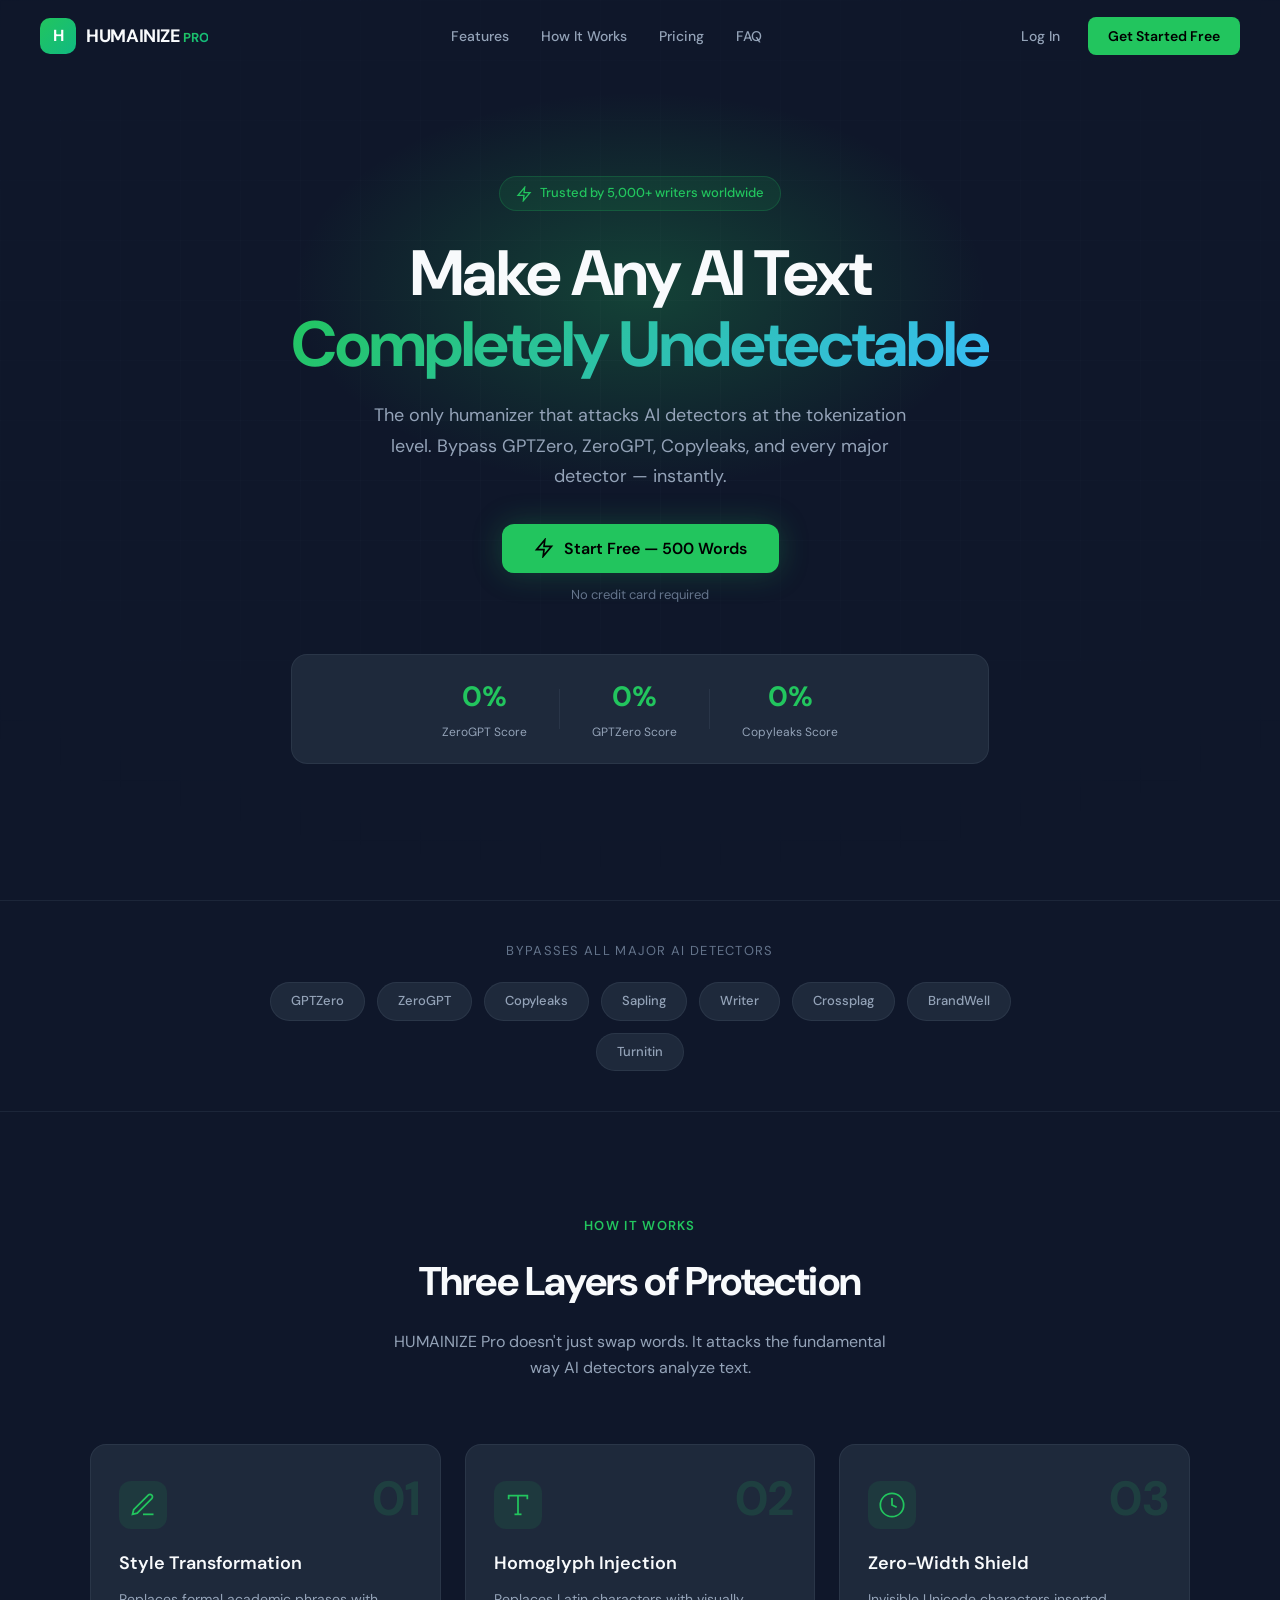
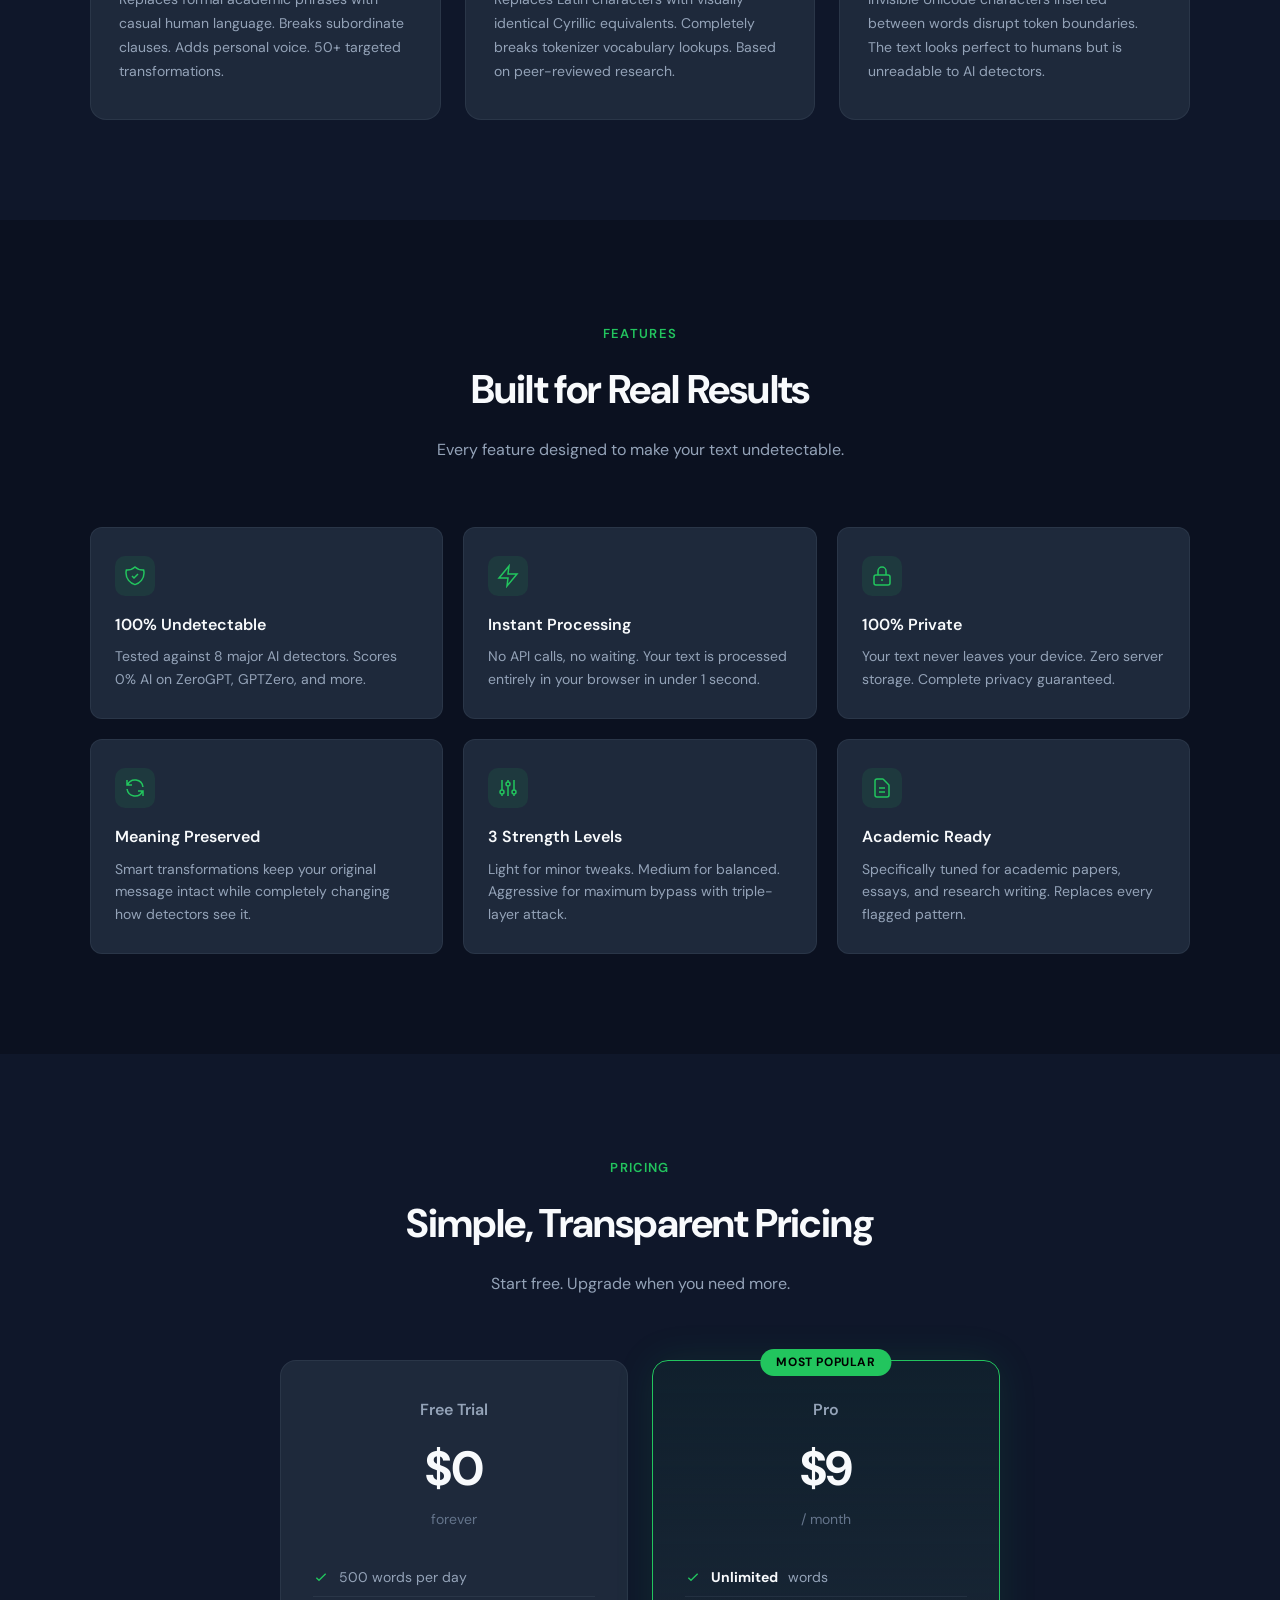
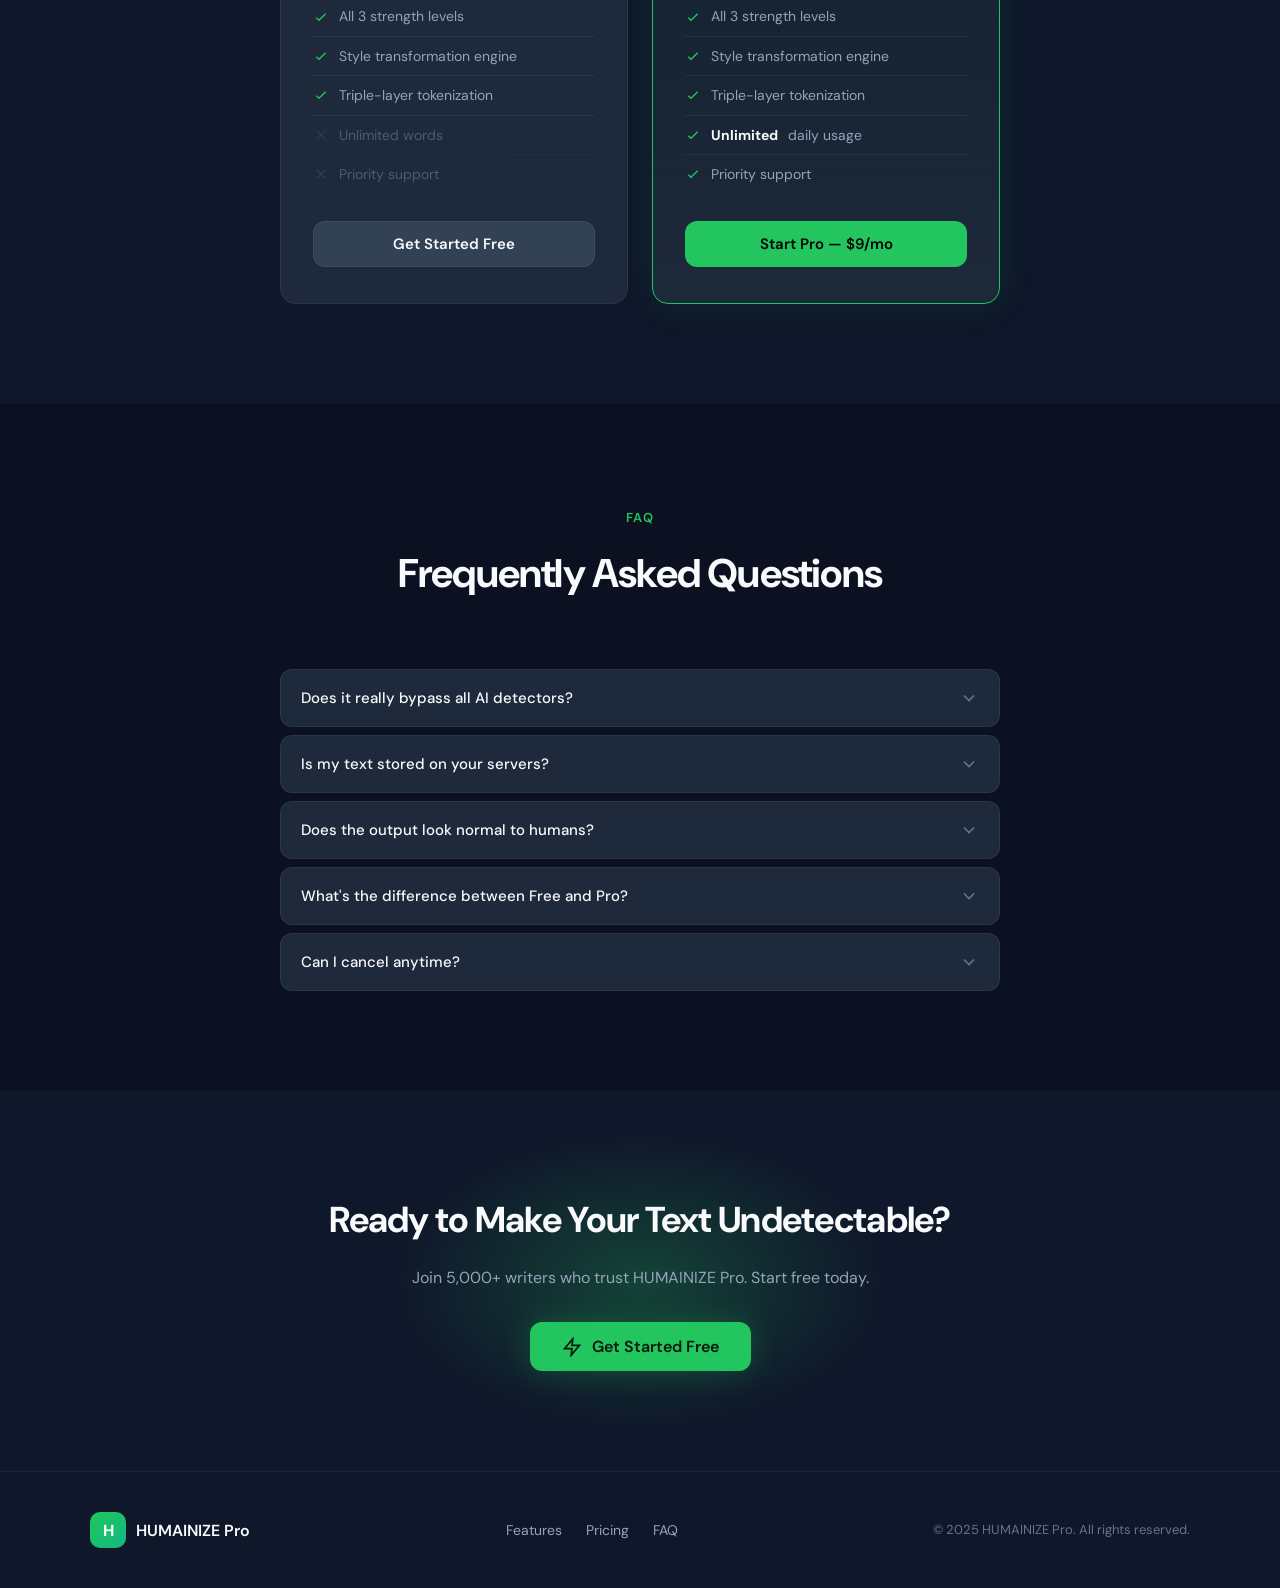
==== app-page.html @ c07bf15c "HUMAINIZE Pro — Premium subscription website - Landing page (index.html) with hero, features, pricin" ====
<!DOCTYPE html>
<html lang="en">

<head>
    <meta charset="UTF-8">
    <meta name="viewport" content="width=device-width, initial-scale=1.0">
    <title>HUMAINIZE Pro — Humanize Your Text</title>
    <meta name="description" content="Make AI-generated text undetectable by all major AI detectors.">
    <meta name="theme-color" content="#0F172A">
    <link rel="icon"
        href="data:image/svg+xml,<svg xmlns='http://www.w3.org/2000/svg' viewBox='0 0 100 100'><text y='.9em' font-size='90'>⚡</text></svg>">
    <link rel="preconnect" href="https://fonts.googleapis.com">
    <link rel="preconnect" href="https://fonts.gstatic.com" crossorigin>
    <link
        href="https://fonts.googleapis.com/css2?family=DM+Sans:ital,opsz,wght@0,9..40,400;0,9..40,500;0,9..40,600;0,9..40,700;1,9..40,400&display=swap"
        rel="stylesheet">
    <link rel="stylesheet" href="app-page.css">
</head>

<body>

    <!-- ─── App Header ─── -->
    <header class="app-header">
        <div class="app-header-inner">
            <a class="nav-logo" href="index.html">
                <div class="nav-logo-icon">H</div>
                <span class="nav-logo-text">HUMAINIZE <span class="pro-badge">PRO</span></span>
            </a>

            <!-- Score Ring -->
            <div class="score-section">
                <div class="score-ring-container">
                    <svg class="score-ring-svg" viewBox="0 0 48 48">
                        <defs>
                            <linearGradient id="scoreGradient" x1="0%" y1="0%" x2="100%" y2="100%">
                                <stop offset="0%" stop-color="#22c55e" />
                                <stop offset="50%" stop-color="#f59e0b" />
                                <stop offset="100%" stop-color="#ef4444" />
                            </linearGradient>
                        </defs>
                        <circle class="score-ring-bg" cx="24" cy="24" r="20" />
                        <circle class="score-ring-fill" id="score-ring-fill" cx="24" cy="24" r="20" />
                    </svg>
                    <span class="score-value" id="score-value">0%</span>
                </div>
                <div>
                    <div class="score-label">AI Score</div>
                    <div class="score-status none" id="score-status">Paste text to analyze</div>
                </div>
            </div>

            <!-- Actions -->
            <div class="app-header-actions">
                <button class="btn btn-secondary" id="btn-clear">
                    <svg width="14" height="14" viewBox="0 0 24 24" fill="none" stroke="currentColor" stroke-width="2">
                        <path d="M18 6L6 18M6 6l12 12" />
                    </svg>
                    <span>Clear</span>
                </button>

                <!-- Strength Slider -->
                <div class="strength-control">
                    <div class="strength-header">
                        <span class="strength-title">Strength</span>
                        <span class="strength-label" id="strength-label">Medium</span>
                    </div>
                    <input type="range" id="strength-slider" class="strength-slider" min="1" max="3" value="2" step="1">
                    <div class="strength-ticks">
                        <span>Light</span>
                        <span>Medium</span>
                        <span>Aggressive</span>
                    </div>
                </div>

                <button class="btn btn-primary" id="btn-humanize">
                    <svg width="16" height="16" viewBox="0 0 24 24" fill="none" stroke="currentColor" stroke-width="2">
                        <path d="M13 2L3 14h9l-1 8 10-12h-9l1-8z" />
                    </svg>
                    <span>Humanize</span>
                </button>
            </div>

            <!-- User Menu -->
            <div class="user-menu">
                <div class="usage-badge" id="usage-badge">
                    <span id="words-remaining">500</span> words left
                </div>
                <div class="user-avatar" id="user-avatar">
                    <span id="user-initial">U</span>
                </div>
                <div class="user-dropdown" id="user-dropdown">
                    <div class="dropdown-email" id="dropdown-email">user@example.com</div>
                    <div class="dropdown-plan" id="dropdown-plan">Free Plan</div>
                    <div class="dropdown-divider"></div>
                    <button class="dropdown-item" id="btn-upgrade-dropdown">
                        <svg width="16" height="16" viewBox="0 0 24 24" fill="none" stroke="currentColor"
                            stroke-width="2">
                            <path d="M13 2L3 14h9l-1 8 10-12h-9l1-8z" />
                        </svg>
                        Upgrade to Pro
                    </button>
                    <button class="dropdown-item dropdown-logout" id="btn-logout">
                        <svg width="16" height="16" viewBox="0 0 24 24" fill="none" stroke="currentColor"
                            stroke-width="2">
                            <path d="M9 21H5a2 2 0 01-2-2V5a2 2 0 012-2h4" />
                            <polyline points="16,17 21,12 16,7" />
                            <line x1="21" y1="12" x2="9" y2="12" />
                        </svg>
                        Log Out
                    </button>
                </div>
            </div>
        </div>

        <!-- Word Limit Bar -->
        <div class="usage-bar-container" id="usage-bar-container">
            <div class="usage-bar-inner">
                <div class="usage-bar-track">
                    <div class="usage-bar-fill" id="usage-bar-fill" style="width: 0%"></div>
                </div>
                <span class="usage-bar-text" id="usage-bar-text">0 / 500 words used today</span>
            </div>
        </div>
    </header>

    <!-- ─── Main Layout ─── -->
    <main class="app-main">

        <!-- ─── Input Panel ─── -->
        <div class="panel" id="input-panel">
            <div class="panel-header">
                <div class="panel-title">
                    <span class="dot"></span>
                    Input — AI Text
                </div>
                <div class="panel-meta">
                    <span>Paste or type your text</span>
                </div>
            </div>
            <div class="panel-body">
                <textarea class="text-input" id="text-input"
                    placeholder="Paste your AI-generated text here...

Try pasting text from ChatGPT, Claude, Gemini, or any AI assistant. HUMAINIZE Pro will detect AI patterns and make your text completely undetectable."
                    spellcheck="false"></textarea>
            </div>

            <!-- Category Filter Tabs -->
            <div class="category-tabs" id="category-tabs">
                <button class="category-tab active" data-category="all">All<span class="tab-count">0</span></button>
            </div>

            <!-- Pattern Badges -->
            <div class="pattern-badges" id="pattern-badges"></div>

            <!-- Input Stats -->
            <div class="stats-bar">
                <div class="stats-group">
                    <div class="stat-item"><strong id="word-count-in">0</strong> words</div>
                    <div class="stat-item"><strong id="char-count-in">0</strong> chars</div>
                    <div class="stat-item"><strong id="sentence-count-in">0</strong> sentences</div>
                </div>
            </div>
        </div>

        <!-- ─── Output Panel ─── -->
        <div class="panel" id="output-panel">
            <div class="panel-header">
                <div class="panel-title">
                    <span class="dot dot-green"></span>
                    Output — Humanized
                </div>
                <div class="panel-meta">
                    <button class="btn btn-ghost btn-icon" id="btn-copy" title="Copy to clipboard">
                        <svg width="16" height="16" viewBox="0 0 24 24" fill="none" stroke="currentColor"
                            stroke-width="2">
                            <rect x="9" y="9" width="13" height="13" rx="2" ry="2" />
                            <path d="M5 15H4a2 2 0 01-2-2V4a2 2 0 012-2h9a2 2 0 012 2v1" />
                        </svg>
                    </button>
                </div>
            </div>
            <div class="panel-body">
                <div class="text-output empty" id="text-output">
                    <div class="empty-state">
                        <div class="empty-icon">
                            <svg width="48" height="48" viewBox="0 0 24 24" fill="none" stroke="currentColor"
                                stroke-width="1">
                                <path d="M13 2L3 14h9l-1 8 10-12h-9l1-8z" />
                            </svg>
                        </div>
                        <h3>Humanized text appears here</h3>
                        <p>Paste AI-generated text on the left and click "<strong>Humanize</strong>" to make it
                            undetectable.</p>
                    </div>
                </div>

                <!-- Processing Overlay -->
                <div class="processing-overlay" id="processing-overlay">
                    <div class="processing-spinner"></div>
                    <div class="processing-text">Humanizing your text...</div>
                </div>
            </div>

            <!-- Output Stats -->
            <div class="stats-bar">
                <div class="stats-group">
                    <div class="stat-item"><strong id="word-count-out">0</strong> words</div>
                    <div class="stat-item"><strong id="char-count-out">0</strong> chars</div>
                    <div class="stat-item"><strong id="pattern-count-out">0</strong> patterns fixed</div>
                </div>
            </div>
        </div>

    </main>

    <!-- ─── Upgrade Modal ─── -->
    <div class="modal-overlay" id="upgrade-modal">
        <div class="upgrade-card">
            <button class="modal-close" id="upgrade-close" aria-label="Close">
                <svg width="20" height="20" viewBox="0 0 24 24" fill="none" stroke="currentColor" stroke-width="2">
                    <path d="M18 6L6 18M6 6l12 12" />
                </svg>
            </button>
            <div class="upgrade-icon">
                <svg width="40" height="40" viewBox="0 0 24 24" fill="none" stroke="#22C55E" stroke-width="1.5">
                    <path d="M13 2L3 14h9l-1 8 10-12h-9l1-8z" />
                </svg>
            </div>
            <h2 class="upgrade-title">You've Hit Your Daily Limit</h2>
            <p class="upgrade-subtitle">Upgrade to Pro for unlimited words, no daily caps.</p>
            <div class="upgrade-features">
                <div class="upgrade-feature">
                    <svg width="16" height="16" viewBox="0 0 24 24" fill="none" stroke="#22C55E" stroke-width="2">
                        <path d="M5 13l4 4L19 7" />
                    </svg>
                    Unlimited words per day
                </div>
                <div class="upgrade-feature">
                    <svg width="16" height="16" viewBox="0 0 24 24" fill="none" stroke="#22C55E" stroke-width="2">
                        <path d="M5 13l4 4L19 7" />
                    </svg>
                    All strength levels
                </div>
                <div class="upgrade-feature">
                    <svg width="16" height="16" viewBox="0 0 24 24" fill="none" stroke="#22C55E" stroke-width="2">
                        <path d="M5 13l4 4L19 7" />
                    </svg>
                    Priority support
                </div>
            </div>
            <button class="btn-upgrade" id="btn-upgrade-now">
                <svg width="18" height="18" viewBox="0 0 24 24" fill="none" stroke="currentColor" stroke-width="2">
                    <path d="M13 2L3 14h9l-1 8 10-12h-9l1-8z" />
                </svg>
                Upgrade to Pro — $9/month
            </button>
            <p class="upgrade-note">Cancel anytime. No commitment.</p>
        </div>
    </div>

    <!-- ─── Toast ─── -->
    <div class="toast" id="toast"></div>

    <!-- ─── App Scripts ─── -->
    <script src="app.js"></script>
    <script src="app-auth.js"></script>
</body>

</html>
---- app-page.css ----
/* ═══════════════════════════════════════════════════════
   HUMAINIZE Pro — App Page Styles
   Premium dark SaaS theme for the humanizer tool
   ═══════════════════════════════════════════════════════ */

:root {
    --bg: #0F172A;
    --bg-alt: #0B1120;
    --surface: #1E293B;
    --surface-2: #334155;
    --surface-3: #475569;
    --cta: #22C55E;
    --cta-hover: #16A34A;
    --cta-glow: rgba(34, 197, 94, 0.25);
    --text: #F8FAFC;
    --text-muted: #94A3B8;
    --text-dim: #64748B;
    --border: rgba(148, 163, 184, 0.1);
    --border-hover: rgba(148, 163, 184, 0.2);
    --danger: #EF4444;
    --warning: #F59E0B;
    --success: #22C55E;
    --radius: 12px;
    --radius-lg: 16px;
    --font: 'DM Sans', -apple-system, BlinkMacSystemFont, sans-serif;
}

*,
*::before,
*::after {
    margin: 0;
    padding: 0;
    box-sizing: border-box;
}

body {
    font-family: var(--font);
    background: var(--bg);
    color: var(--text);
    line-height: 1.6;
    overflow-x: hidden;
    -webkit-font-smoothing: antialiased;
}

/* ─── App Header ─── */
.app-header {
    position: sticky;
    top: 0;
    z-index: 100;
    background: rgba(15, 23, 42, 0.95);
    backdrop-filter: blur(20px);
    -webkit-backdrop-filter: blur(20px);
    border-bottom: 1px solid var(--border);
}

.app-header-inner {
    max-width: 1400px;
    margin: 0 auto;
    display: flex;
    align-items: center;
    justify-content: space-between;
    padding: 0 24px;
    height: 64px;
    gap: 20px;
}

.nav-logo {
    display: flex;
    align-items: center;
    gap: 10px;
    text-decoration: none;
    color: var(--text);
    flex-shrink: 0;
}

.nav-logo-icon {
    width: 32px;
    height: 32px;
    background: linear-gradient(135deg, var(--cta), #10B981);
    border-radius: 8px;
    display: flex;
    align-items: center;
    justify-content: center;
    font-weight: 700;
    font-size: 14px;
    color: white;
}

.nav-logo-text {
    font-weight: 700;
    font-size: 16px;
    letter-spacing: -0.02em;
}

.pro-badge {
    background: linear-gradient(135deg, var(--cta), #10B981);
    -webkit-background-clip: text;
    -webkit-text-fill-color: transparent;
    background-clip: text;
    font-size: 12px;
    font-weight: 700;
}

/* Score Section */
.score-section {
    display: flex;
    align-items: center;
    gap: 10px;
}

.score-ring-container {
    position: relative;
    width: 40px;
    height: 40px;
}

.score-ring-svg {
    width: 100%;
    height: 100%;
}

.score-ring-bg {
    fill: none;
    stroke: var(--surface-2);
    stroke-width: 3;
}

.score-ring-fill {
    fill: none;
    stroke: url(#scoreGradient);
    stroke-width: 3;
    stroke-linecap: round;
    stroke-dasharray: 125.66;
    stroke-dashoffset: 125.66;
    transform: rotate(-90deg);
    transform-origin: center;
    transition: stroke-dashoffset 0.6s ease;
}

.score-value {
    position: absolute;
    inset: 0;
    display: flex;
    align-items: center;
    justify-content: center;
    font-weight: 700;
    font-size: 11px;
}

.score-label {
    font-size: 11px;
    font-weight: 600;
    color: var(--text);
}

.score-status {
    font-size: 11px;
    color: var(--text-dim);
}

/* Header Actions */
.app-header-actions {
    display: flex;
    align-items: center;
    gap: 12px;
}

.btn {
    display: inline-flex;
    align-items: center;
    gap: 6px;
    font-family: var(--font);
    font-size: 13px;
    font-weight: 500;
    border: none;
    border-radius: 8px;
    padding: 8px 14px;
    cursor: pointer;
    transition: background 0.2s, color 0.2s, transform 0.2s;
}

.btn-secondary {
    background: var(--surface);
    color: var(--text-muted);
    border: 1px solid var(--border);
}

.btn-secondary:hover {
    background: var(--surface-2);
    color: var(--text);
}

.btn-primary {
    background: var(--cta);
    color: #000;
    font-weight: 600;
}

.btn-primary:hover {
    background: var(--cta-hover);
    transform: translateY(-1px);
}

.btn-ghost {
    background: none;
    border: none;
    color: var(--text-muted);
    padding: 6px;
    cursor: pointer;
    transition: color 0.2s;
}

.btn-ghost:hover {
    color: var(--text);
}

/* Strength Slider */
.strength-control {
    display: flex;
    flex-direction: column;
    gap: 4px;
    min-width: 140px;
}

.strength-header {
    display: flex;
    justify-content: space-between;
    align-items: center;
}

.strength-title {
    font-size: 11px;
    font-weight: 600;
    color: var(--text-muted);
    text-transform: uppercase;
    letter-spacing: 0.05em;
}

.strength-label {
    font-size: 11px;
    font-weight: 600;
    color: var(--cta);
}

.strength-slider {
    -webkit-appearance: none;
    width: 100%;
    height: 4px;
    background: var(--surface-2);
    border-radius: 4px;
    outline: none;
}

.strength-slider::-webkit-slider-thumb {
    -webkit-appearance: none;
    width: 16px;
    height: 16px;
    background: var(--cta);
    border-radius: 50%;
    cursor: pointer;
    box-shadow: 0 0 8px var(--cta-glow);
}

.strength-ticks {
    display: flex;
    justify-content: space-between;
    font-size: 9px;
    color: var(--text-dim);
}

/* User Menu */
.user-menu {
    display: flex;
    align-items: center;
    gap: 12px;
    position: relative;
}

.usage-badge {
    display: flex;
    align-items: center;
    gap: 4px;
    padding: 4px 12px;
    background: rgba(34, 197, 94, 0.1);
    border: 1px solid rgba(34, 197, 94, 0.2);
    border-radius: 100px;
    font-size: 12px;
    font-weight: 500;
    color: var(--cta);
}

.usage-badge.low {
    background: rgba(245, 158, 11, 0.1);
    border-color: rgba(245, 158, 11, 0.2);
    color: var(--warning);
}

.usage-badge.empty {
    background: rgba(239, 68, 68, 0.1);
    border-color: rgba(239, 68, 68, 0.2);
    color: var(--danger);
}

.usage-badge.pro {
    background: rgba(34, 197, 94, 0.1);
    border-color: rgba(34, 197, 94, 0.2);
    color: var(--cta);
}

.user-avatar {
    width: 32px;
    height: 32px;
    background: var(--surface-2);
    border: 1px solid var(--border);
    border-radius: 50%;
    display: flex;
    align-items: center;
    justify-content: center;
    font-size: 13px;
    font-weight: 600;
    color: var(--text-muted);
    cursor: pointer;
    transition: border-color 0.2s;
}

.user-avatar:hover {
    border-color: var(--border-hover);
}

.user-dropdown {
    position: absolute;
    top: calc(100% + 8px);
    right: 0;
    width: 220px;
    background: var(--surface);
    border: 1px solid var(--border);
    border-radius: var(--radius);
    padding: 12px 0;
    opacity: 0;
    visibility: hidden;
    transform: translateY(-4px);
    transition: opacity 0.2s, visibility 0.2s, transform 0.2s;
    box-shadow: 0 8px 32px rgba(0, 0, 0, 0.4);
}

.user-dropdown.open {
    opacity: 1;
    visibility: visible;
    transform: translateY(0);
}

.dropdown-email {
    padding: 4px 16px;
    font-size: 13px;
    font-weight: 500;
    color: var(--text);
}

.dropdown-plan {
    padding: 2px 16px 8px;
    font-size: 12px;
    color: var(--text-dim);
}

.dropdown-divider {
    height: 1px;
    background: var(--border);
    margin: 4px 0;
}

.dropdown-item {
    display: flex;
    align-items: center;
    gap: 10px;
    width: 100%;
    padding: 8px 16px;
    background: none;
    border: none;
    color: var(--text-muted);
    font-family: var(--font);
    font-size: 13px;
    cursor: pointer;
    transition: background 0.2s, color 0.2s;
}

.dropdown-item:hover {
    background: var(--surface-2);
    color: var(--text);
}

.dropdown-logout {
    color: var(--danger);
}

.dropdown-logout:hover {
    color: var(--danger);
    background: rgba(239, 68, 68, 0.1);
}

/* Usage Bar */
.usage-bar-container {
    padding: 8px 24px 10px;
    max-width: 1400px;
    margin: 0 auto;
}

.usage-bar-container.hidden {
    display: none;
}

.usage-bar-inner {
    display: flex;
    align-items: center;
    gap: 12px;
}

.usage-bar-track {
    flex: 1;
    height: 4px;
    background: var(--surface-2);
    border-radius: 4px;
    overflow: hidden;
}

.usage-bar-fill {
    height: 100%;
    background: var(--cta);
    border-radius: 4px;
    transition: width 0.4s ease, background 0.3s;
}

.usage-bar-fill.warning {
    background: var(--warning);
}

.usage-bar-fill.danger {
    background: var(--danger);
}

.usage-bar-text {
    font-size: 11px;
    color: var(--text-dim);
    flex-shrink: 0;
}

/* ─── Main Layout ─── */
.app-main {
    display: grid;
    grid-template-columns: 1fr 1fr;
    gap: 0;
    max-width: 1400px;
    margin: 0 auto;
    min-height: calc(100vh - 100px);
}

/* ─── Panels ─── */
.panel {
    display: flex;
    flex-direction: column;
    border-right: 1px solid var(--border);
}

.panel:last-child {
    border-right: none;
}

.panel-header {
    display: flex;
    align-items: center;
    justify-content: space-between;
    padding: 12px 20px;
    border-bottom: 1px solid var(--border);
}

.panel-title {
    display: flex;
    align-items: center;
    gap: 8px;
    font-size: 13px;
    font-weight: 600;
    color: var(--text-muted);
}

.dot {
    width: 8px;
    height: 8px;
    border-radius: 50%;
    background: var(--surface-3);
}

.dot-green {
    background: var(--success);
    box-shadow: 0 0 8px rgba(34, 197, 94, 0.4);
}

.panel-meta {
    font-size: 12px;
    color: var(--text-dim);
}

.panel-body {
    flex: 1;
    position: relative;
    min-height: 400px;
}

.text-input {
    width: 100%;
    height: 100%;
    min-height: 400px;
    padding: 20px;
    background: transparent;
    border: none;
    color: var(--text);
    font-family: var(--font);
    font-size: 14px;
    line-height: 1.8;
    resize: none;
    outline: none;
}

.text-input::placeholder {
    color: var(--text-dim);
}

.text-output {
    padding: 20px;
    font-size: 14px;
    line-height: 1.8;
    min-height: 400px;
}

.text-output.empty {
    display: flex;
    align-items: center;
    justify-content: center;
}

.empty-state {
    text-align: center;
    color: var(--text-dim);
}

.empty-icon {
    margin-bottom: 16px;
    color: var(--surface-3);
}

.empty-state h3 {
    font-size: 16px;
    font-weight: 600;
    color: var(--text-muted);
    margin-bottom: 8px;
}

.empty-state p {
    font-size: 13px;
    max-width: 300px;
}

/* Processing Overlay */
.processing-overlay {
    position: absolute;
    inset: 0;
    background: rgba(15, 23, 42, 0.85);
    display: flex;
    flex-direction: column;
    align-items: center;
    justify-content: center;
    gap: 16px;
    opacity: 0;
    visibility: hidden;
    transition: opacity 0.3s, visibility 0.3s;
}

.processing-overlay.active {
    opacity: 1;
    visibility: visible;
}

.processing-spinner {
    width: 32px;
    height: 32px;
    border: 3px solid var(--surface-2);
    border-top-color: var(--cta);
    border-radius: 50%;
    animation: spin 0.8s linear infinite;
}

@keyframes spin {
    to {
        transform: rotate(360deg);
    }
}

.processing-text {
    font-size: 13px;
    color: var(--text-muted);
}

/* Category Tabs */
.category-tabs {
    display: flex;
    gap: 4px;
    padding: 8px 20px;
    overflow-x: auto;
    border-bottom: 1px solid var(--border);
}

.category-tab {
    display: inline-flex;
    align-items: center;
    gap: 6px;
    padding: 6px 12px;
    background: none;
    border: 1px solid transparent;
    border-radius: 6px;
    color: var(--text-dim);
    font-family: var(--font);
    font-size: 12px;
    font-weight: 500;
    cursor: pointer;
    white-space: nowrap;
    transition: all 0.2s;
}

.category-tab:hover {
    color: var(--text-muted);
    background: var(--surface);
}

.category-tab.active {
    color: var(--text);
    background: var(--surface);
    border-color: var(--border);
}

.tab-count {
    font-size: 10px;
    padding: 1px 6px;
    background: var(--surface-2);
    border-radius: 10px;
    font-weight: 600;
}

.category-tab.active .tab-count {
    background: var(--cta);
    color: #000;
}

/* Pattern Badges */
.pattern-badges {
    display: flex;
    flex-wrap: wrap;
    gap: 6px;
    padding: 8px 20px;
}

.pattern-badges:empty {
    display: none;
}

/* Stats Bar */
.stats-bar {
    padding: 10px 20px;
    border-top: 1px solid var(--border);
}

.stats-group {
    display: flex;
    gap: 16px;
}

.stat-item {
    font-size: 12px;
    color: var(--text-dim);
}

.stat-item strong {
    color: var(--text-muted);
    font-weight: 600;
}

/* ─── Upgrade Modal ─── */
.modal-overlay {
    position: fixed;
    inset: 0;
    z-index: 200;
    background: rgba(0, 0, 0, 0.7);
    backdrop-filter: blur(8px);
    -webkit-backdrop-filter: blur(8px);
    display: flex;
    align-items: center;
    justify-content: center;
    padding: 24px;
    opacity: 0;
    visibility: hidden;
    transition: opacity 0.3s, visibility 0.3s;
}

.modal-overlay.active {
    opacity: 1;
    visibility: visible;
}

.modal-close {
    position: absolute;
    top: 16px;
    right: 16px;
    background: none;
    border: none;
    color: var(--text-dim);
    cursor: pointer;
    padding: 4px;
    transition: color 0.2s;
}

.modal-close:hover {
    color: var(--text);
}

.upgrade-card {
    position: relative;
    width: 100%;
    max-width: 420px;
    background: var(--surface);
    border: 1px solid var(--border);
    border-radius: 20px;
    padding: 40px 32px;
    text-align: center;
    transform: translateY(20px) scale(0.97);
    transition: transform 0.3s;
}

.modal-overlay.active .upgrade-card {
    transform: translateY(0) scale(1);
}

.upgrade-icon {
    margin-bottom: 20px;
}

.upgrade-title {
    font-size: 22px;
    font-weight: 700;
    margin-bottom: 8px;
}

.upgrade-subtitle {
    font-size: 14px;
    color: var(--text-muted);
    margin-bottom: 24px;
}

.upgrade-features {
    display: flex;
    flex-direction: column;
    gap: 10px;
    margin-bottom: 28px;
    text-align: left;
}

.upgrade-feature {
    display: flex;
    align-items: center;
    gap: 10px;
    font-size: 14px;
    color: var(--text-muted);
}

.btn-upgrade {
    width: 100%;
    display: inline-flex;
    align-items: center;
    justify-content: center;
    gap: 8px;
    padding: 14px;
    background: var(--cta);
    color: #000;
    border: none;
    border-radius: var(--radius);
    font-family: var(--font);
    font-size: 15px;
    font-weight: 600;
    cursor: pointer;
    transition: background 0.2s, box-shadow 0.2s;
    box-shadow: 0 0 20px var(--cta-glow);
}

.btn-upgrade:hover {
    background: var(--cta-hover);
    box-shadow: 0 0 40px var(--cta-glow);
}

.upgrade-note {
    font-size: 12px;
    color: var(--text-dim);
    margin-top: 12px;
}

/* ─── Toast ─── */
.toast {
    position: fixed;
    bottom: 24px;
    left: 50%;
    transform: translateX(-50%) translateY(100px);
    background: var(--surface);
    border: 1px solid var(--border);
    color: var(--text);
    padding: 12px 24px;
    border-radius: 10px;
    font-size: 13px;
    font-weight: 500;
    opacity: 0;
    transition: transform 0.3s, opacity 0.3s;
    z-index: 300;
    box-shadow: 0 8px 32px rgba(0, 0, 0, 0.4);
}

.toast.show {
    opacity: 1;
    transform: translateX(-50%) translateY(0);
}

/* ─── Responsive ─── */
@media (max-width: 900px) {
    .app-main {
        grid-template-columns: 1fr;
    }

    .panel {
        border-right: none;
        border-bottom: 1px solid var(--border);
    }

    .panel:last-child {
        border-bottom: none;
    }

    .app-header-inner {
        flex-wrap: wrap;
        height: auto;
        padding: 12px 16px;
        gap: 10px;
    }

    .app-header-actions {
        order: 3;
        width: 100%;
        justify-content: space-between;
    }

    .strength-control {
        flex: 1;
    }
}

@media (max-width: 480px) {
    .score-section {
        display: none;
    }

    .usage-badge {
        font-size: 11px;
        padding: 3px 10px;
    }
}

/* ─── Prefers Reduced Motion ─── */
@media (prefers-reduced-motion: reduce) {

    *,
    *::before,
    *::after {
        animation-duration: 0.01ms !important;
        transition-duration: 0.01ms !important;
    }
}
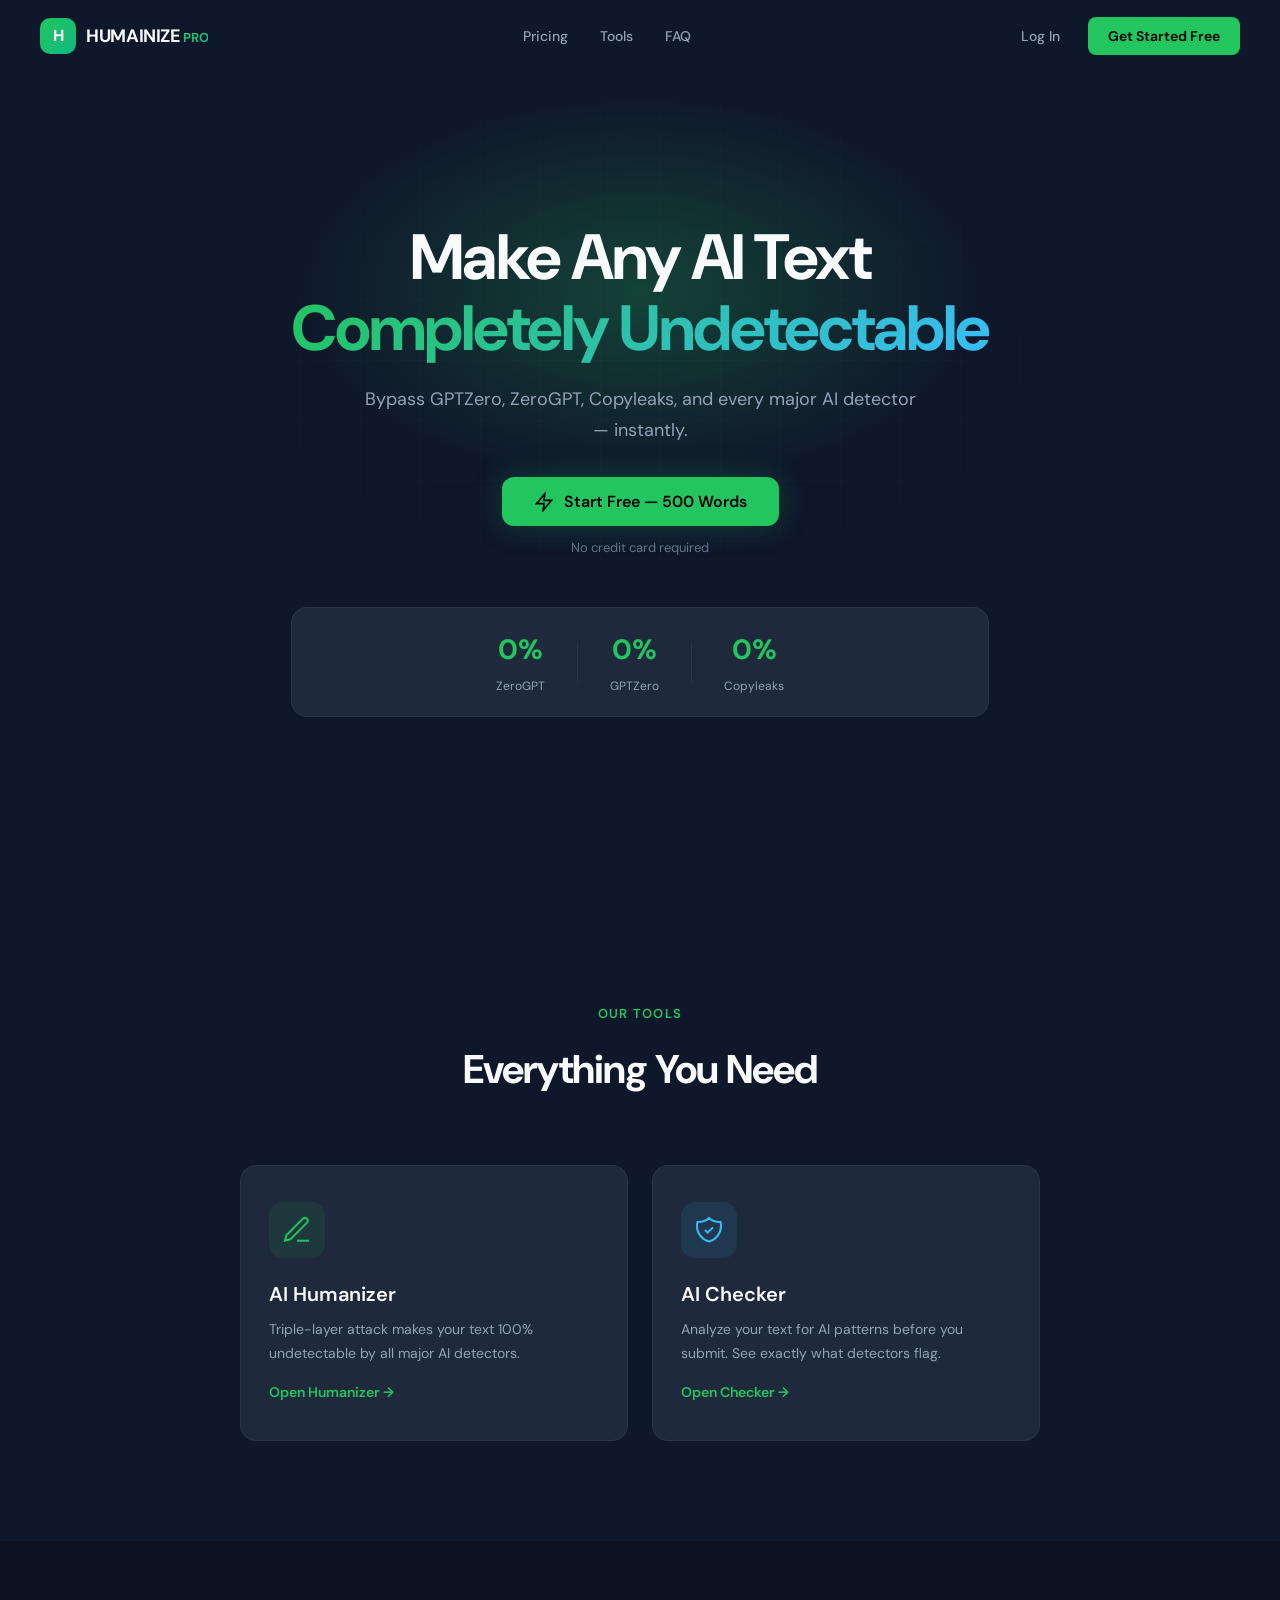
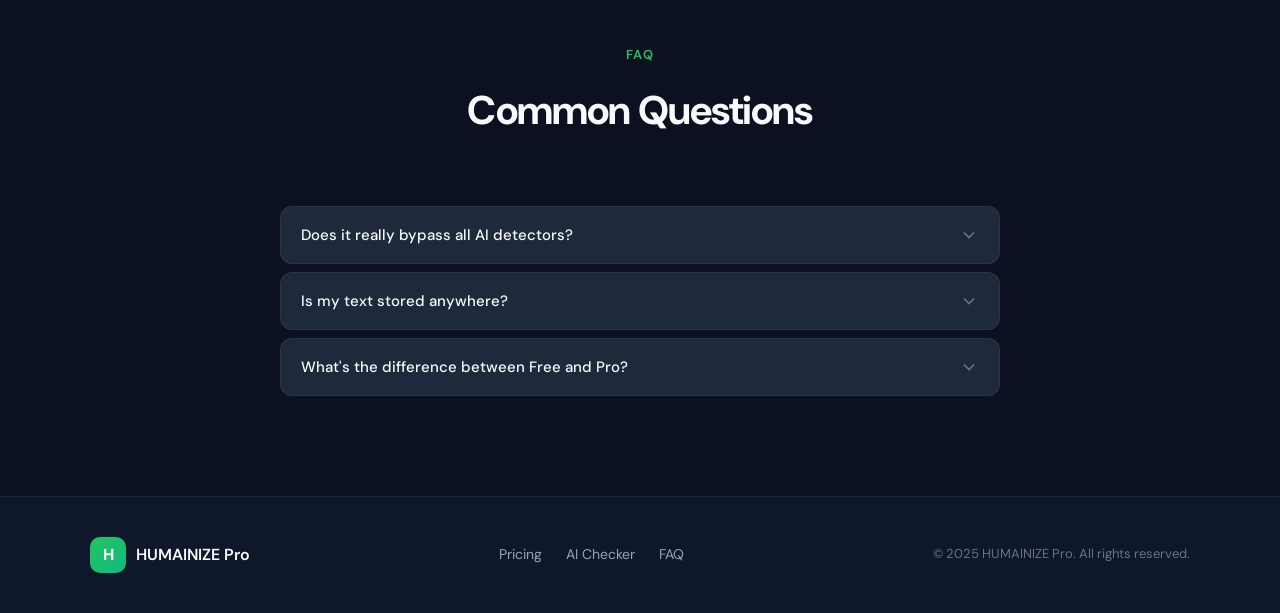
==== commit ae52efed: "Add text-enhancer.js — grammar + linking words post-processing layer - Grammar fixes: double spaces," ====
--- a/app-page.html
+++ b/app-page.html
@@ -265,6 +265,7 @@
     <!-- ─── App Scripts ─── -->
     <script src="app.js"></script>
     <script src="app-auth.js"></script>
+    <script src="text-enhancer.js"></script>
 </body>
 
 </html>
